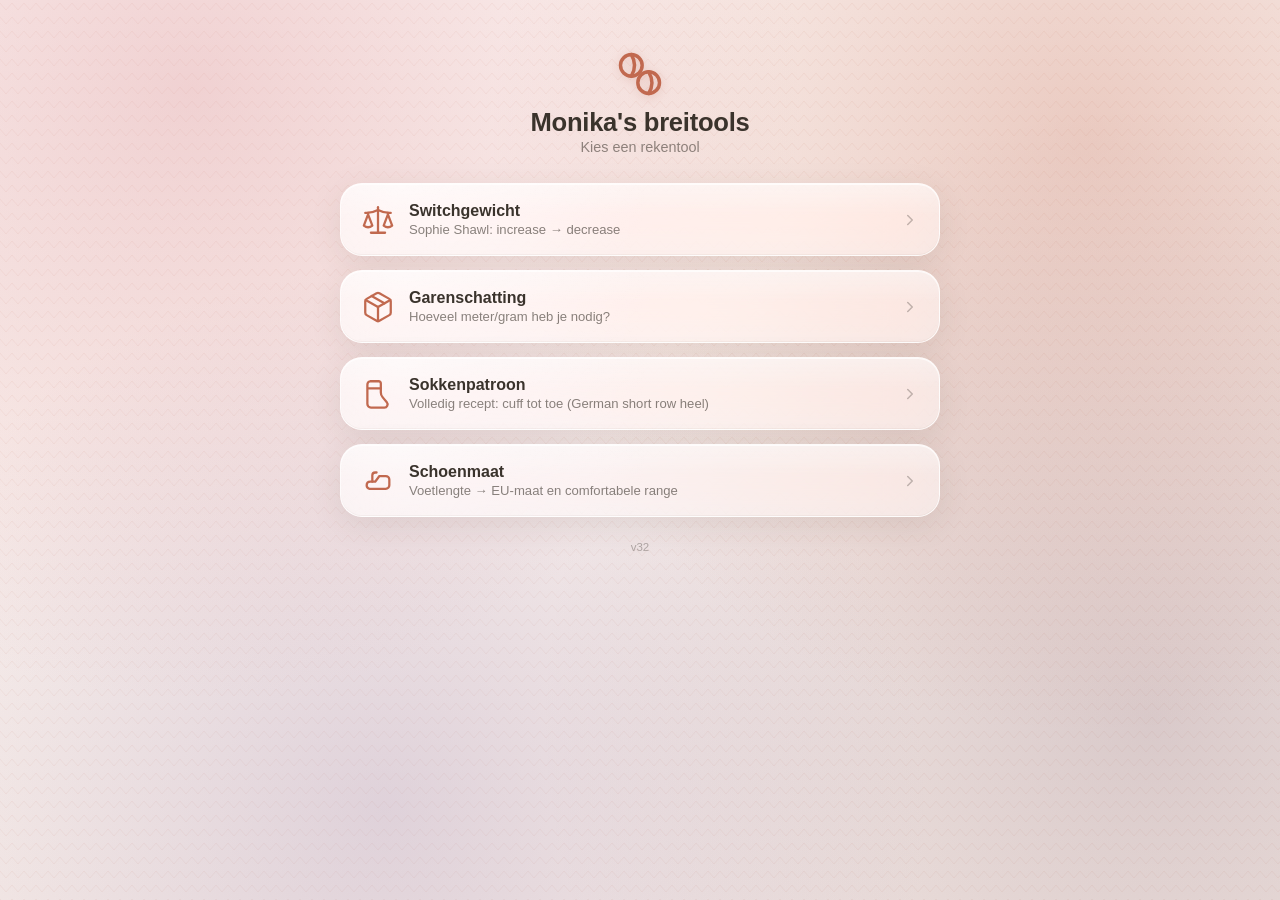
==== index.html @ 9a6bcecd "Nieuwe tool: schoenmaat.html (losse maatrange-calculator, v31) Voetlengte (cm) → EU-schoenmaat en co" ====
<!DOCTYPE html>
<html lang="nl">
<head>
<meta charset="UTF-8">
<meta name="viewport" content="width=device-width, initial-scale=1.0, viewport-fit=cover">
<title>Monika's breitools</title>
<link rel="stylesheet" href="style.css">
<link rel="manifest" href="manifest.json">
<meta name="theme-color" content="#c1694f">
<link rel="apple-touch-icon" href="apple-touch-icon.png">
<link rel="icon" href="favicon-32.png" sizes="32x32">
<meta name="apple-mobile-web-app-capable" content="yes">
<meta name="apple-mobile-web-app-status-bar-style" content="black-translucent">
<script src="version-check.js"></script>
</head>
<body>
  <div class="header">
    <div class="icon">
      <svg viewBox="0 0 24 24" fill="none" stroke="currentColor" stroke-width="1.6" stroke-linecap="round" stroke-linejoin="round">
        <circle cx="8" cy="8" r="5"/>
        <circle cx="16" cy="16" r="5"/>
        <path d="M8 3 Q 11 8 8 13"/>
        <path d="M16 11 Q 19 16 16 21"/>
      </svg>
    </div>
    <h1>Monika's breitools</h1>
    <p class="sub">Kies een rekentool</p>
  </div>

  <ul class="tool-list">
    <li>
      <a class="tool-card glass" href="switchgewicht.html">
        <span class="tool-icon">
          <svg viewBox="0 0 24 24" fill="none" stroke="currentColor" stroke-width="1.6" stroke-linecap="round" stroke-linejoin="round">
            <path d="M12 3v18"/>
            <path d="m19 8 3 8a5 5 0 0 1-6 0zV7"/>
            <path d="M3 7h1a17 17 0 0 0 8-2 17 17 0 0 0 8 2h1"/>
            <path d="m5 8 3 8a5 5 0 0 1-6 0zV7"/>
            <path d="M7 21h10"/>
          </svg>
        </span>
        <span class="tool-text">
          <div class="tool-name">Switchgewicht</div>
          <div class="tool-desc">Sophie Shawl: increase → decrease</div>
        </span>
        <span class="tool-arrow">
          <svg viewBox="0 0 24 24" fill="none" stroke="currentColor" stroke-width="2" stroke-linecap="round" stroke-linejoin="round"><path d="M9 6l6 6-6 6"/></svg>
        </span>
      </a>
    </li>
    <li>
      <a class="tool-card glass" href="garenschatting.html">
        <span class="tool-icon">
          <svg viewBox="0 0 24 24" fill="none" stroke="currentColor" stroke-width="1.6" stroke-linecap="round" stroke-linejoin="round">
            <path d="M11 21.73a2 2 0 0 0 2 0l7-4A2 2 0 0 0 21 16V8a2 2 0 0 0-1-1.73l-7-4a2 2 0 0 0-2 0l-7 4A2 2 0 0 0 3 8v8a2 2 0 0 0 1 1.73z"/>
            <path d="M12 22V12"/>
            <polyline points="3.29 7 12 12 20.71 7"/>
            <path d="m7.5 4.27 9 5.15"/>
          </svg>
        </span>
        <span class="tool-text">
          <div class="tool-name">Garenschatting</div>
          <div class="tool-desc">Hoeveel meter/gram heb je nodig?</div>
        </span>
        <span class="tool-arrow">
          <svg viewBox="0 0 24 24" fill="none" stroke="currentColor" stroke-width="2" stroke-linecap="round" stroke-linejoin="round"><path d="M9 6l6 6-6 6"/></svg>
        </span>
      </a>
    </li>
    <li>
      <a class="tool-card glass" href="sokkentool.html">
        <span class="tool-icon">
          <svg viewBox="0 0 24 24" fill="none" stroke="currentColor" stroke-width="1.6" stroke-linecap="round" stroke-linejoin="round">
            <path d="M6.5 3h6a1.5 1.5 0 0 1 1.5 1.5v6.4c0 1.2.4 2.4 1.2 3.3l3 3.6a2.3 2.3 0 0 1-1.8 3.8H7a2.5 2.5 0 0 1-2.5-2.5V5.5A2.5 2.5 0 0 1 6.5 3Z"/>
            <path d="M5 8h9"/>
          </svg>
        </span>
        <span class="tool-text">
          <div class="tool-name">Sokkenpatroon</div>
          <div class="tool-desc">Volledig recept: cuff tot toe (German short row heel)</div>
        </span>
        <span class="tool-arrow">
          <svg viewBox="0 0 24 24" fill="none" stroke="currentColor" stroke-width="2" stroke-linecap="round" stroke-linejoin="round"><path d="M9 6l6 6-6 6"/></svg>
        </span>
      </a>
    </li>
    <li>
      <a class="tool-card glass" href="schoenmaat.html">
        <span class="tool-icon">
          <svg viewBox="0 0 24 24" fill="none" stroke="currentColor" stroke-width="1.6" stroke-linecap="round" stroke-linejoin="round">
            <path d="M4 15c0-1.5 1-2.5 2.5-2.5H10l3-4h4.5A2.5 2.5 0 0 1 20 11v4a2.5 2.5 0 0 1-2.5 2.5H6A2.5 2.5 0 0 1 4 15Z"/>
            <path d="M8 12.5V8a2 2 0 0 1 2-2h1"/>
          </svg>
        </span>
        <span class="tool-text">
          <div class="tool-name">Schoenmaat</div>
          <div class="tool-desc">Voetlengte → EU-maat en comfortabele range</div>
        </span>
        <span class="tool-arrow">
          <svg viewBox="0 0 24 24" fill="none" stroke="currentColor" stroke-width="2" stroke-linecap="round" stroke-linejoin="round"><path d="M9 6l6 6-6 6"/></svg>
        </span>
      </a>
    </li>
  </ul>

  <p class="build-version">v<span id="buildVersion">32</span></p>
</body>
</html>
---- style.css ----
:root {
  --wool-cream: #f7ece7;
  --wool-terracotta: #c1694f;
  --wool-rose: #d98e94;
  --wool-lavender: #a692b8;
  --wool-plum: #7c5c6b;
  --ink: #3a332c;
  --glass-bg: rgba(255, 255, 255, 0.50);
  --glass-border: rgba(255, 255, 255, 0.75);
  --spring: cubic-bezier(0.34, 1.56, 0.64, 1);
}

* { -webkit-tap-highlight-color: transparent; box-sizing: border-box; }

html {
  min-height: 100%;
  color: var(--ink);
  background-color: #f7ece7;
  background-image:
    radial-gradient(circle at 15% 10%, rgba(217,142,148,0.35), transparent 45%),
    radial-gradient(circle at 85% 15%, rgba(193,105,79,0.30), transparent 45%),
    radial-gradient(circle at 30% 90%, rgba(166,146,184,0.30), transparent 45%),
    radial-gradient(circle at 90% 80%, rgba(124,92,107,0.25), transparent 45%),
    url('data:image/svg+xml;utf8,<svg xmlns="http://www.w3.org/2000/svg" width="24" height="14" viewBox="0 0 24 14"><path d="M0 3 L6 10 L12 3 L18 10 L24 3" fill="none" stroke="%23c1694f" stroke-width="1" opacity="0.08"/></svg>'),
    linear-gradient(180deg, #fdf6f4 0%, #f7ece7 100%);
  background-size: auto, auto, auto, auto, 24px 14px, auto;
  background-attachment: fixed;
}

body {
  position: relative;
  font-family: -apple-system, BlinkMacSystemFont, "SF Pro Display", "Segoe UI", sans-serif;
  max-width: 420px;
  margin: 0 auto;
  padding: calc(48px + env(safe-area-inset-top)) 20px calc(60px + env(safe-area-inset-bottom));
  min-height: 100vh;
  color: var(--ink);
  background: transparent;
}

.header { text-align: center; margin-bottom: 28px; }
.icon {
  width: 44px;
  height: 44px;
  margin: 0 auto 8px;
  display: flex;
  align-items: center;
  justify-content: center;
  color: var(--wool-terracotta);
  filter: drop-shadow(0 2px 5px rgba(193,105,79,0.25));
}
.icon svg { width: 100%; height: 100%; }
h1 { font-size: 1.35em; font-weight: 700; margin: 4px 0 2px; letter-spacing: -0.01em; }
p.sub { color: var(--ink); opacity: 0.55; margin: 0; font-size: 0.9em; }

/* --- Liquid glass base: highlight baked into one background (no layered pseudo-elements, avoids seam artifacts) --- */
.glass {
  position: relative;
  background:
    radial-gradient(circle at 10% 5%, rgba(255,255,255,0.55), rgba(255,255,255,0) 45%),
    linear-gradient(180deg, rgba(255,255,255,0.35) 0%, rgba(255,255,255,0) 45%),
    var(--glass-bg);
  -webkit-backdrop-filter: blur(24px) saturate(180%);
  backdrop-filter: blur(24px) saturate(180%);
  border: 1px solid var(--glass-border);
  border-radius: 28px;
  box-shadow:
    0 8px 32px rgba(80, 60, 40, 0.10),
    inset 0 1px 0 rgba(255,255,255,0.7),
    inset 0 -1px 0 rgba(80,60,40,0.04);
}

.card {
  padding: 24px 22px;
  margin-top: 18px;
}
.card > * { position: relative; z-index: 1; }

label {
  display: block;
  font-weight: 600;
  font-size: 0.82em;
  opacity: 0.65;
  margin-bottom: 8px;
  text-transform: uppercase;
  letter-spacing: 0.03em;
}

.field + .field { margin-top: 20px; }

.field-pair { display: flex; align-items: center; gap: 10px; }
.field-pair input { text-align: center; }
.field-pair-sep { flex-shrink: 0; font-weight: 700; opacity: 0.4; }

.field-hint {
  margin: 6px 2px 0;
  font-size: 0.78em;
  opacity: 0.55;
  line-height: 1.35;
}

input {
  width: 100%;
  padding: 14px 16px;
  font-size: 1.15em;
  font-weight: 600;
  border: 1px solid rgba(0,0,0,0.06);
  border-radius: 16px;
  background: rgba(255,255,255,0.65);
  color: var(--ink);
  box-shadow: inset 0 1px 2px rgba(80,60,40,0.06), inset 0 1px 0 rgba(255,255,255,0.8);
  transition: box-shadow 0.2s var(--spring), border-color 0.2s ease;
}

input:focus {
  outline: none;
  border-color: var(--wool-terracotta);
  box-shadow: 0 0 0 4px rgba(193,105,79,0.15), inset 0 1px 2px rgba(80,60,40,0.06);
}

.result-card {
  padding: 28px 22px;
  margin-top: 18px;
  background:
    radial-gradient(circle at 10% 5%, rgba(255,255,255,0.18), rgba(255,255,255,0) 45%),
    linear-gradient(180deg, rgba(255,255,255,0.1) 0%, rgba(255,255,255,0) 45%),
    linear-gradient(145deg, rgba(193,105,79,0.94), rgba(124,92,107,0.94));
  border-color: rgba(255,255,255,0.5);
  box-shadow:
    0 12px 36px rgba(193,105,79,0.35),
    inset 0 1px 0 rgba(255,255,255,0.5),
    inset 0 -1px 0 rgba(0,0,0,0.05);
  color: #fff;
  text-align: center;
}

.result-card .value { font-size: 2.6em; font-weight: 800; letter-spacing: -0.02em; text-shadow: 0 2px 8px rgba(0,0,0,0.15); }
.result-card .label { font-size: 0.82em; font-weight: 600; opacity: 0.9; text-transform: uppercase; letter-spacing: 0.04em; margin-top: 2px; }

.rounded-row {
  margin-top: 14px;
  padding-top: 14px;
  border-top: 1px solid rgba(255,255,255,0.35);
  display: flex;
  justify-content: center;
  align-items: baseline;
  gap: 8px;
}
.rounded-row .rounded-value { font-size: 1.3em; font-weight: 700; }
.rounded-row .rounded-label { font-size: 0.78em; opacity: 0.85; }

.hint { margin-top: 16px; font-size: 0.85em; opacity: 0.55; text-align: center; line-height: 1.4; }
.hint strong { color: var(--wool-plum); opacity: 1; }

/* Sokrecept: genummerde stappenlijst */
.steps { list-style: none; padding: 0; margin: 18px 0 0; }
.steps li + li { margin-top: 12px; }
.step {
  display: flex;
  gap: 14px;
  padding: 16px 18px;
  background:
    radial-gradient(circle at 10% 5%, rgba(255,255,255,0.18), rgba(255,255,255,0) 45%),
    linear-gradient(180deg, rgba(255,255,255,0.1) 0%, rgba(255,255,255,0) 45%),
    linear-gradient(145deg, rgba(193,105,79,0.94), rgba(124,92,107,0.94));
  border-color: rgba(255,255,255,0.5);
  box-shadow:
    0 12px 36px rgba(193,105,79,0.35),
    inset 0 1px 0 rgba(255,255,255,0.5),
    inset 0 -1px 0 rgba(0,0,0,0.05);
  color: #fff;
}
.step-num {
  flex-shrink: 0;
  width: 26px;
  height: 26px;
  border-radius: 50%;
  background: rgba(255,255,255,0.25);
  color: #fff;
  font-size: 0.82em;
  font-weight: 700;
  display: flex;
  align-items: center;
  justify-content: center;
}
.step-body { flex: 1; }
.step-title { display: block; font-weight: 700; font-size: 0.95em; }
.step-detail { display: block; font-size: 0.84em; opacity: 0.85; margin-top: 3px; line-height: 1.4; }
.step-range-value { font-size: 1.6em; font-weight: 800; opacity: 1; letter-spacing: -0.01em; }

/* Startscherm met tool-kaarten */
.tool-list { list-style: none; padding: 0; margin: 0; }
.tool-list li + li { margin-top: 14px; }

a.tool-card {
  display: flex;
  align-items: center;
  gap: 14px;
  border-radius: 22px;
  padding: 18px 20px;
  text-decoration: none;
  color: var(--ink);
  transition: transform 0.35s var(--spring), box-shadow 0.35s var(--spring);
}
a.tool-card:active { transform: scale(0.96); }
a.tool-card .tool-icon {
  width: 34px;
  height: 34px;
  flex-shrink: 0;
  color: var(--wool-terracotta);
  position: relative;
  z-index: 1;
}
a.tool-card .tool-icon svg { width: 100%; height: 100%; }
a.tool-card .tool-text { position: relative; z-index: 1; flex: 1; }
a.tool-card .tool-name { font-weight: 700; font-size: 1em; }
a.tool-card .tool-desc { font-size: 0.82em; opacity: 0.6; margin-top: 2px; }
a.tool-card .tool-arrow { position: relative; z-index: 1; opacity: 0.3; }
a.tool-card .tool-arrow svg { width: 18px; height: 18px; display: block; }

.back-link {
  position: absolute;
  top: calc(18px + env(safe-area-inset-top));
  left: 20px;
  z-index: 2;
  display: flex;
  align-items: center;
  gap: 3px;
  font-size: 0.9em;
  color: var(--wool-terracotta);
  text-decoration: none;
  font-weight: 600;
  transition: transform 0.2s var(--spring), opacity 0.2s ease;
}
.back-link:active { transform: scale(0.94) translateX(-2px); opacity: 0.7; }
.back-link svg { width: 18px; height: 18px; }

/* Scroll-naar-boven knop */
.scroll-top-btn {
  position: fixed;
  right: 20px;
  bottom: calc(24px + env(safe-area-inset-bottom));
  z-index: 3;
  width: 46px;
  height: 46px;
  border: none;
  border-radius: 50%;
  display: flex;
  align-items: center;
  justify-content: center;
  color: #fff;
  background: linear-gradient(145deg, rgba(217,142,148,0.95), rgba(193,105,79,0.95));
  box-shadow: 0 8px 24px rgba(193,105,79,0.4);
  cursor: pointer;
  opacity: 0;
  visibility: hidden;
  transform: translateY(10px) scale(0.9);
  transition: opacity 0.25s ease, transform 0.25s var(--spring), visibility 0.25s;
}
.scroll-top-btn.visible {
  opacity: 1;
  visibility: visible;
  transform: translateY(0) scale(1);
}
.scroll-top-btn:active { transform: scale(0.92); }
.scroll-top-btn svg { width: 22px; height: 22px; }

.build-version {
  text-align: center;
  font-size: 0.72em;
  opacity: 0.35;
  margin: 24px 0 12px;
  padding-bottom: env(safe-area-inset-bottom);
}

/* Bredere schermen (iPad, telefoon-landscape): smalle 420px-kolom vervangen door een bredere, nog steeds gecentreerde kolom */
@media (min-width: 700px) {
  body { max-width: 640px; }
  h1 { font-size: 1.6em; }
  .icon { width: 52px; height: 52px; }
  .card, .result-card { padding: 32px 34px; }
  .step { padding: 18px 22px; }
  input { font-size: 1.2em; }
}
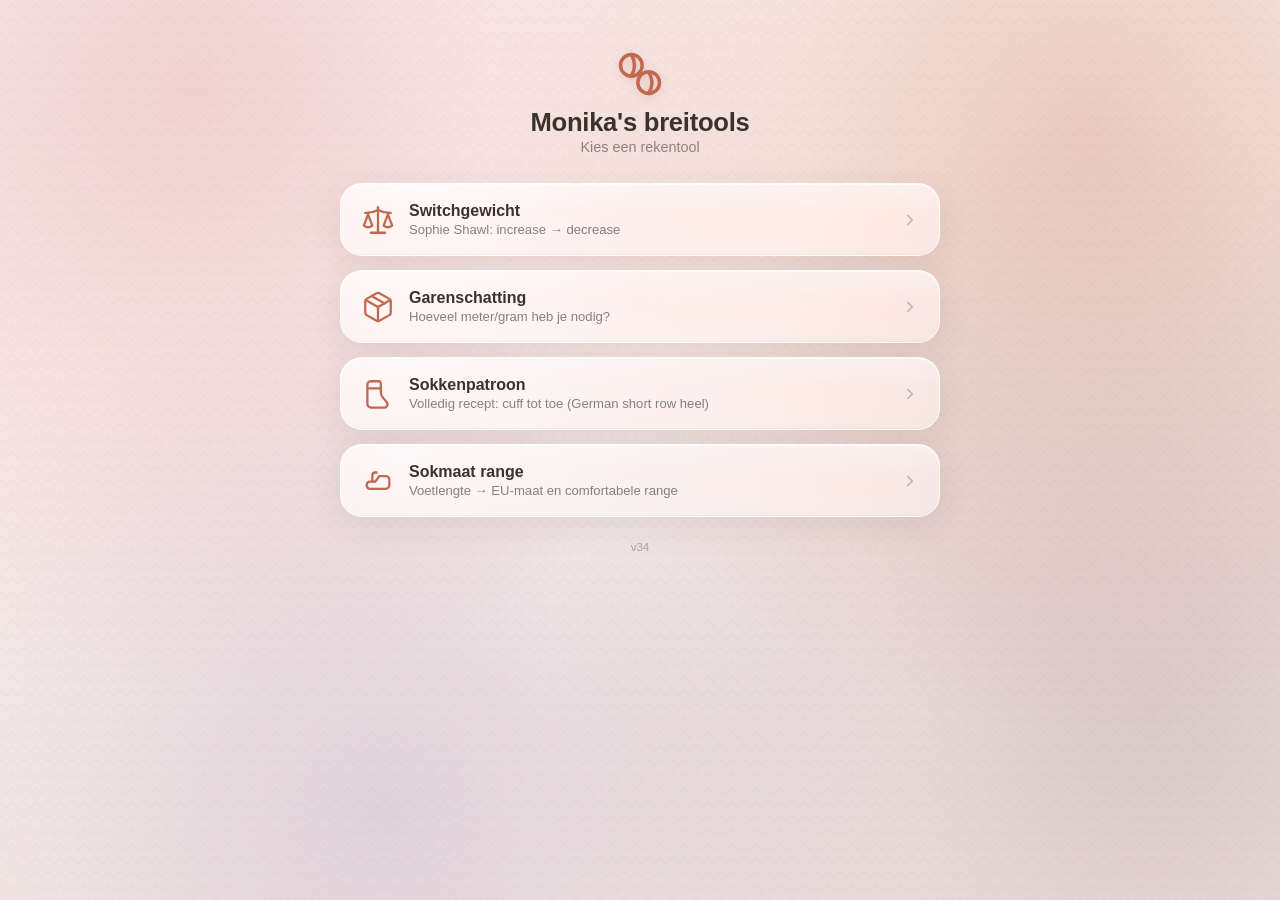
==== commit 3c051737: "Tool schoenmaat.html hernoemd naar "Sokmaat range" (v33) Co-Authored-By: Claude Sonnet 5 <noreply@an" ====
--- a/index.html
+++ b/index.html
@@ -93,7 +93,7 @@
           </svg>
         </span>
         <span class="tool-text">
-          <div class="tool-name">Schoenmaat</div>
+          <div class="tool-name">Sokmaat range</div>
           <div class="tool-desc">Voetlengte → EU-maat en comfortabele range</div>
         </span>
         <span class="tool-arrow">
@@ -103,6 +103,6 @@
     </li>
   </ul>
 
-  <p class="build-version">v<span id="buildVersion">32</span></p>
+  <p class="build-version">v<span id="buildVersion">34</span></p>
 </body>
 </html>
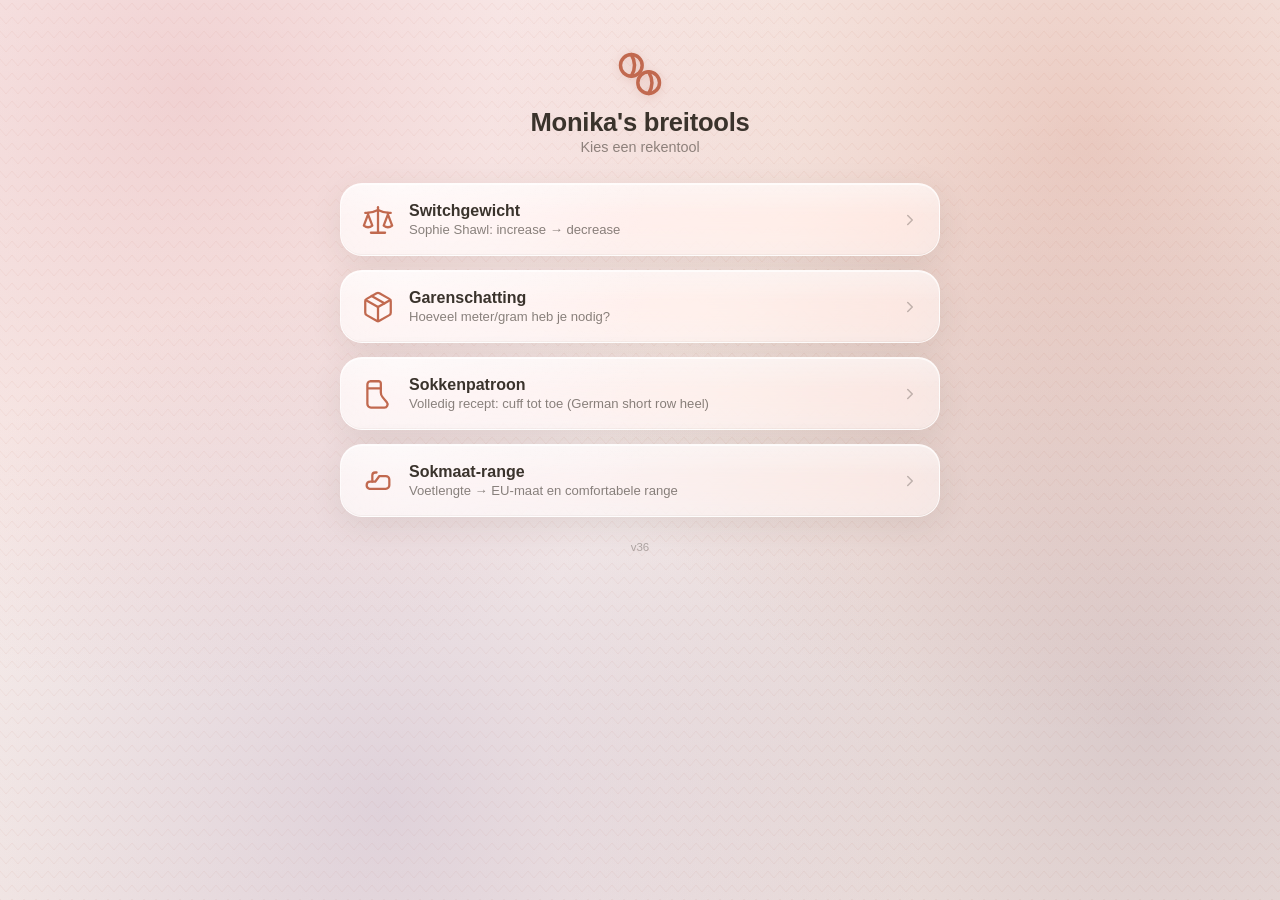
==== commit 369e9649: "Tool "Sokmaat range" hernoemd naar "Sokmaat-range" (v35) Co-Authored-By: Claude Sonnet 5 <noreply@an" ====
--- a/index.html
+++ b/index.html
@@ -93,7 +93,7 @@
           </svg>
         </span>
         <span class="tool-text">
-          <div class="tool-name">Sokmaat range</div>
+          <div class="tool-name">Sokmaat-range</div>
           <div class="tool-desc">Voetlengte → EU-maat en comfortabele range</div>
         </span>
         <span class="tool-arrow">
@@ -103,6 +103,6 @@
     </li>
   </ul>
 
-  <p class="build-version">v<span id="buildVersion">34</span></p>
+  <p class="build-version">v<span id="buildVersion">36</span></p>
 </body>
 </html>
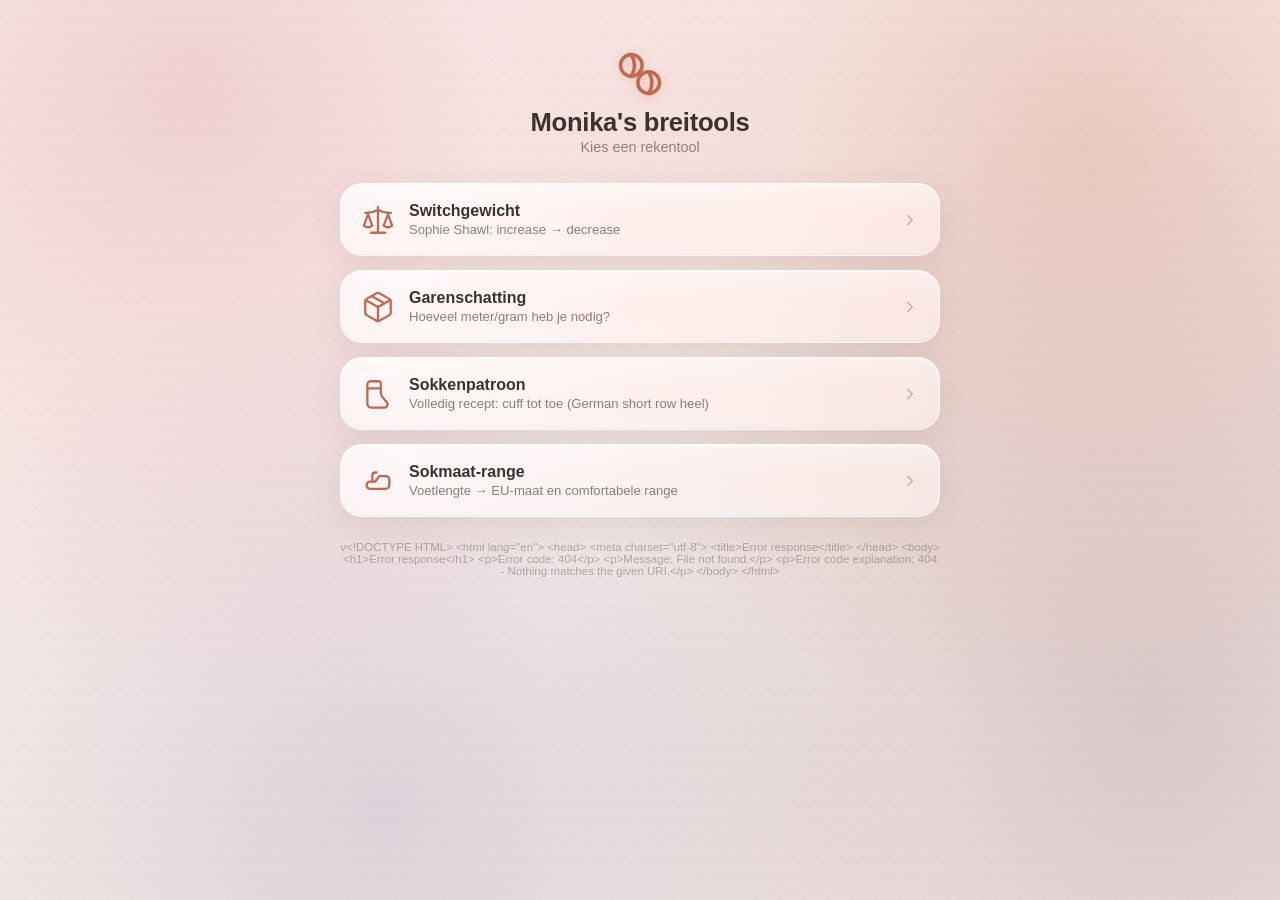
==== commit b00e909b: "Versienummer op startscherm volgt nu VERSION (v40) Het nummer stond hardcoded in index.html en werd " ====
--- a/index.html
+++ b/index.html
@@ -103,6 +103,6 @@
     </li>
   </ul>
 
-  <p class="build-version">v<span id="buildVersion">36</span></p>
+  <p class="build-version">v<span id="buildVersion">40</span></p>
 </body>
 </html>
--- a/style.css
+++ b/style.css
@@ -99,6 +99,13 @@
   line-height: 1.35;
 }
 
+/* Advies-regel: mag opvallen tussen de gewone grijze hints */
+.field-hint.suggestion {
+  color: var(--wool-terracotta);
+  opacity: 0.9;
+  font-weight: 600;
+}
+
 input {
   width: 100%;
   padding: 14px 16px;
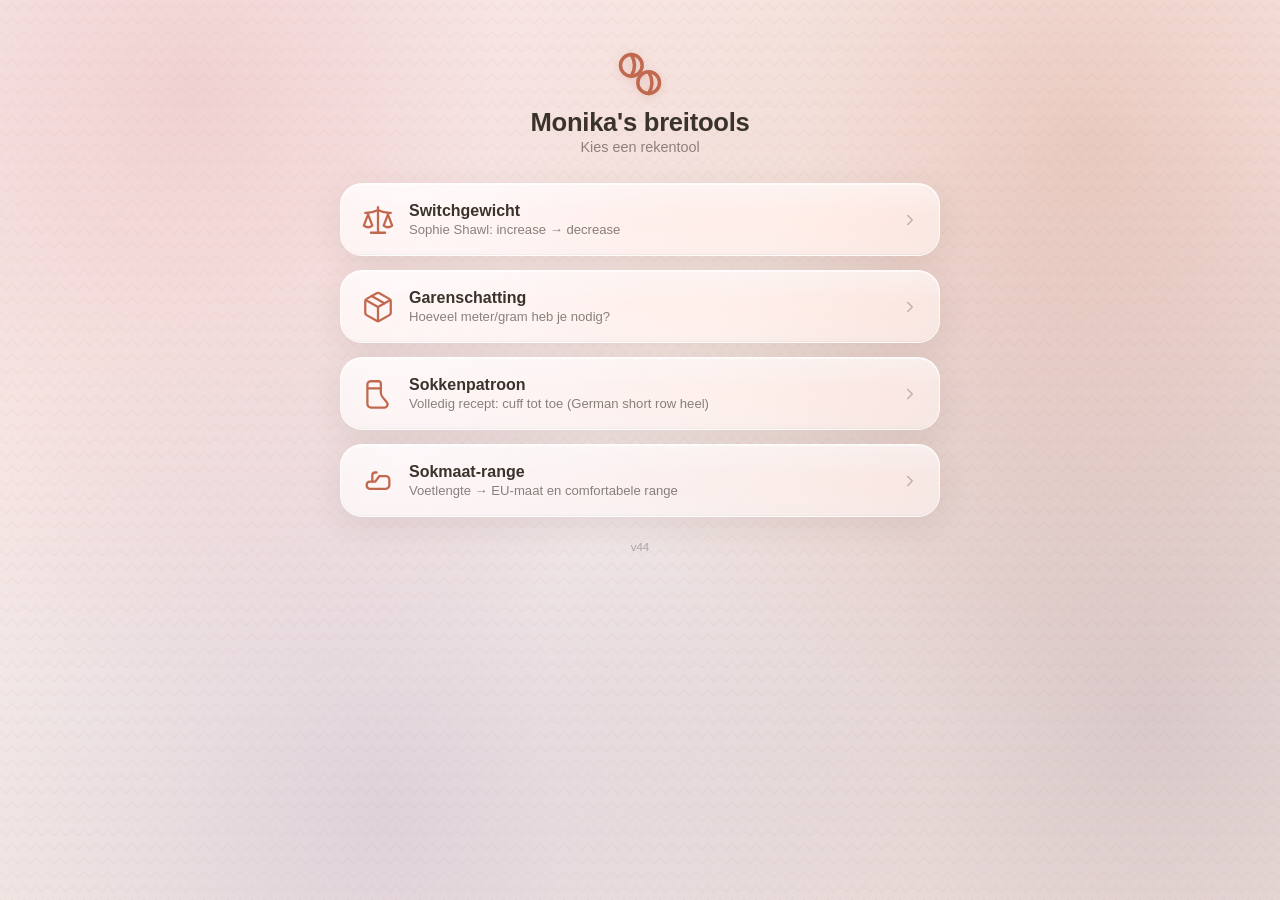
==== commit 8ce0aca5: "Teen heet bandteen, niet bandspits (v44) "Bandspits" was een eigen vertaling van het Duitse Bandspit" ====
--- a/index.html
+++ b/index.html
@@ -103,6 +103,6 @@
     </li>
   </ul>
 
-  <p class="build-version">v<span id="buildVersion">40</span></p>
+  <p class="build-version">v<span id="buildVersion">44</span></p>
 </body>
 </html>
--- a/style.css
+++ b/style.css
@@ -193,7 +193,15 @@
 .step-body { flex: 1; }
 .step-title { display: block; font-weight: 700; font-size: 0.95em; }
 .step-detail { display: block; font-size: 0.84em; opacity: 0.85; margin-top: 3px; line-height: 1.4; }
-.step-range-value { font-size: 1.6em; font-weight: 800; opacity: 1; letter-spacing: -0.01em; }
+.step-range-value {
+  display: block;
+  margin-top: 4px;
+  white-space: nowrap;
+  font-size: 1.6em;
+  font-weight: 800;
+  opacity: 1;
+  letter-spacing: -0.01em;
+}
 
 /* Startscherm met tool-kaarten */
 .tool-list { list-style: none; padding: 0; margin: 0; }
